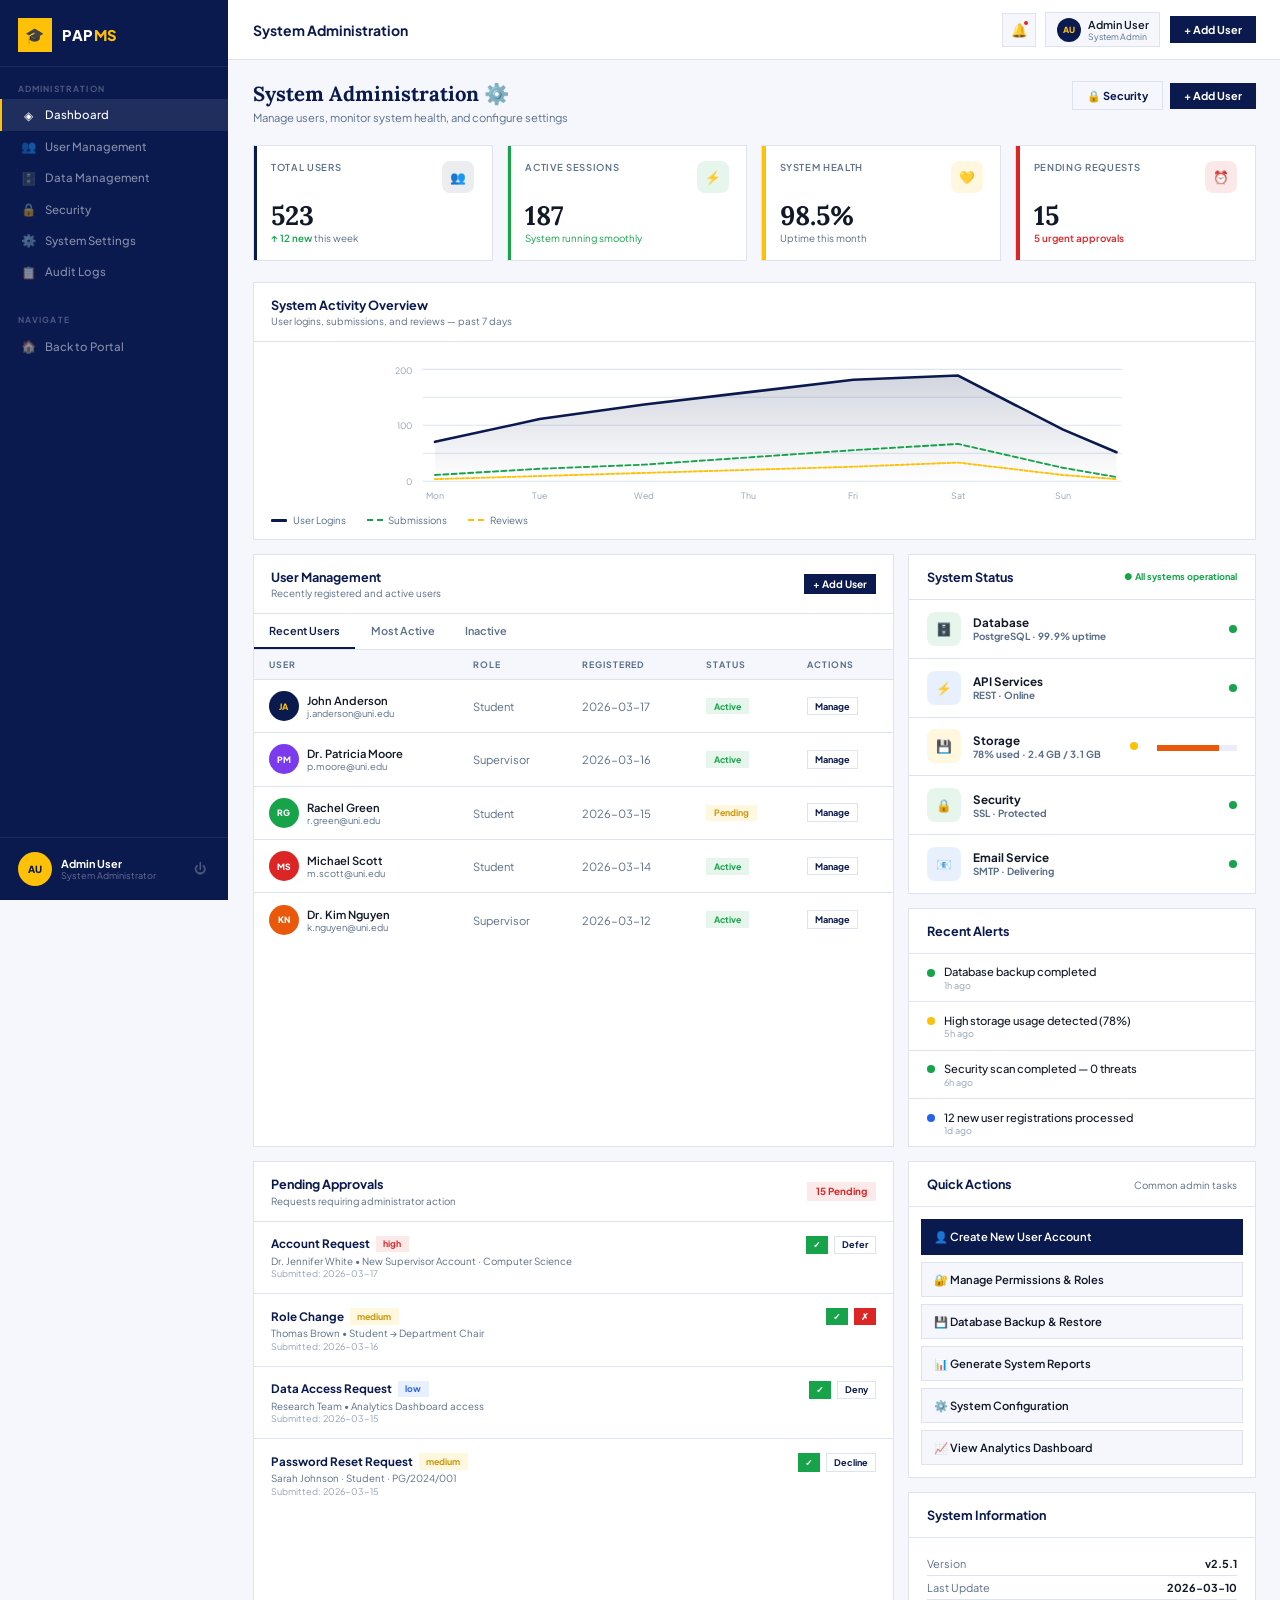
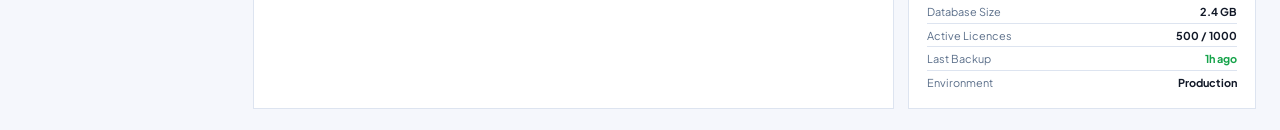
==== admin.html @ 1c10cd82 "first commit" ====
<!DOCTYPE html>
<html lang="en">
<head>
<meta charset="UTF-8"/>
<meta name="viewport" content="width=device-width,initial-scale=1.0"/>
<title>System Administration — PAPMS</title>
<link href="https://fonts.googleapis.com/css2?family=Plus+Jakarta+Sans:ital,wght@0,300;0,400;0,500;0,600;0,700;0,800;1,400&family=Lora:ital,wght@0,400;0,600;0,700;1,400&display=swap" rel="stylesheet"/>
<style>
*,*::before,*::after{box-sizing:border-box;margin:0;padding:0}
:root{--navy:#0A194E;--navy-light:#1a3580;--amber:#FFC107;--amber-dim:rgba(255,193,7,.13);--amber-dark:#c9960a;--white:#fff;--off:#F5F7FC;--off2:#EBEEf8;--text:#111827;--muted:#5B6F8A;--soft:#94A3B8;--border:#DDE4F0;--green:#16A34A;--green-dim:rgba(22,163,74,.1);--red:#DC2626;--red-dim:rgba(220,38,38,.1);--blue:#2563EB;--blue-dim:rgba(37,99,235,.1);--orange:#EA580C;--orange-dim:rgba(234,88,12,.1);--sidebar:228px;--topbar:60px}
html{font-size:14px}
body{font-family:'Plus Jakarta Sans',sans-serif;background:var(--off);color:var(--text);display:flex;min-height:100vh}
.sidebar{width:var(--sidebar);background:var(--navy);display:flex;flex-direction:column;position:fixed;top:0;left:0;height:100vh;z-index:100;overflow-y:auto}
.sidebar-logo{display:flex;align-items:center;gap:.75rem;padding:1.25rem 1.25rem 1rem;border-bottom:1px solid rgba(255,255,255,.07)}
.logo-mark{width:34px;height:34px;background:var(--amber);display:flex;align-items:center;justify-content:center;font-size:1.1rem;flex-shrink:0}
.logo-text{font-size:1.05rem;font-weight:800;color:#fff;letter-spacing:.04em}.logo-text span{color:var(--amber)}
.nav-section{padding:.75rem 0}
.nav-section-title{font-size:.6rem;font-weight:700;letter-spacing:.14em;text-transform:uppercase;color:rgba(255,255,255,.28);padding:.4rem 1.25rem;display:block}
.nav-link{display:flex;align-items:center;gap:.6rem;padding:.55rem 1.25rem;color:rgba(255,255,255,.5);font-size:.82rem;font-weight:500;cursor:pointer;transition:all .18s;border-left:2.5px solid transparent;text-decoration:none}
.nav-link:hover{color:#fff;background:rgba(255,255,255,.06)}
.nav-link.active{color:#fff;background:rgba(255,255,255,.09);border-left-color:var(--amber)}
.nav-link .ni{width:17px;text-align:center;font-size:.88rem;flex-shrink:0}
.nav-badge{margin-left:auto;background:var(--red);color:#fff;font-size:.58rem;font-weight:700;padding:.1rem .38rem;border-radius:20px}
.nav-badge.warn{background:var(--amber);color:var(--navy)}
.sidebar-footer{margin-top:auto;padding:1rem 1.25rem;border-top:1px solid rgba(255,255,255,.07)}
.user-mini{display:flex;align-items:center;gap:.65rem}
.user-av{width:34px;height:34px;border-radius:50%;background:var(--amber);color:var(--navy);display:flex;align-items:center;justify-content:center;font-size:.7rem;font-weight:800;flex-shrink:0}
.user-mini-name{font-size:.78rem;font-weight:700;color:#fff}
.user-mini-role{font-size:.65rem;color:rgba(255,255,255,.38)}
.logout-btn{margin-left:auto;background:none;border:none;color:rgba(255,255,255,.28);font-size:.9rem;cursor:pointer;padding:.25rem}
.logout-btn:hover{color:var(--red)}
.main{margin-left:var(--sidebar);flex:1;display:flex;flex-direction:column}
.topbar{height:var(--topbar);background:#fff;border-bottom:1px solid var(--border);display:flex;align-items:center;gap:1rem;padding:0 1.75rem;position:sticky;top:0;z-index:50}
.topbar-right{display:flex;align-items:center;gap:.65rem;margin-left:auto}
.tb-notif{position:relative;width:34px;height:34px;border:1px solid var(--border);background:var(--off);display:flex;align-items:center;justify-content:center;cursor:pointer;font-size:.95rem}
.tb-notif-dot{position:absolute;top:6px;right:6px;width:6px;height:6px;background:var(--red);border-radius:50%;border:1.5px solid #fff}
.tb-pill{display:flex;align-items:center;gap:.5rem;background:var(--off);border:1px solid var(--border);padding:.3rem .75rem;cursor:pointer}
.tb-av{width:24px;height:24px;border-radius:50%;background:var(--navy);color:var(--amber);display:flex;align-items:center;justify-content:center;font-size:.6rem;font-weight:800}
.tb-name{font-size:.78rem;font-weight:600}
.tb-role{font-size:.62rem;color:var(--muted)}
.btn{display:inline-flex;align-items:center;gap:.4rem;padding:.48rem 1rem;font-family:inherit;font-size:.78rem;font-weight:700;cursor:pointer;border:none;transition:all .2s;white-space:nowrap}
.btn-navy{background:var(--navy);color:#fff}.btn-navy:hover{background:var(--navy-light)}
.btn-green{background:var(--green);color:#fff}.btn-green:hover{background:#15803d}
.btn-amber{background:var(--amber);color:var(--navy)}.btn-amber:hover{background:#e6ad00}
.btn-red{background:var(--red);color:#fff}
.btn-outline{background:transparent;color:var(--navy);border:1.5px solid var(--border)}.btn-outline:hover{border-color:var(--navy);background:rgba(10,25,78,.04)}
.btn-sm{padding:.3rem .65rem;font-size:.72rem}
.btn-xs{padding:.2rem .5rem;font-size:.65rem}
.content{padding:1.5rem 1.75rem;flex:1}
.section-view{display:none}
.section-view.active{display:block;animation:fadeUp .3s ease}
@keyframes fadeUp{from{opacity:0;transform:translateY(8px)}to{opacity:1;transform:translateY(0)}}
.page-hdr{display:flex;align-items:flex-start;justify-content:space-between;margin-bottom:1.5rem;gap:1rem;flex-wrap:wrap}
.page-hdr h2{font-family:'Lora',serif;font-size:1.45rem;font-weight:700;color:var(--navy)}
.page-hdr p{font-size:.8rem;color:var(--muted);margin-top:.2rem}
.page-hdr-actions{display:flex;gap:.5rem;flex-wrap:wrap;align-items:center}
.stat-grid{display:grid;grid-template-columns:repeat(4,1fr);gap:1rem;margin-bottom:1.5rem}
.stat-card{background:#fff;border:1px solid var(--border);padding:1.1rem 1.25rem;position:relative;overflow:hidden}
.stat-card::after{content:'';position:absolute;top:0;left:0;bottom:0;width:3.5px}
.s-navy::after{background:var(--navy)}.s-green::after{background:var(--green)}.s-amber::after{background:var(--amber)}.s-red::after{background:var(--red)}.s-blue::after{background:var(--blue)}
.stat-head{display:flex;justify-content:space-between;align-items:flex-start;margin-bottom:.65rem}
.stat-lbl{font-size:.68rem;font-weight:600;text-transform:uppercase;letter-spacing:.07em;color:var(--muted)}
.stat-ico{width:32px;height:32px;border-radius:8px;display:flex;align-items:center;justify-content:center;font-size:.9rem}
.ico-navy{background:rgba(10,25,78,.08)}.ico-green{background:var(--green-dim)}.ico-amber{background:var(--amber-dim)}.ico-red{background:var(--red-dim)}.ico-blue{background:var(--blue-dim)}
.stat-val{font-family:'Lora',serif;font-size:1.9rem;font-weight:700;color:var(--text);line-height:1;margin-bottom:.25rem}
.stat-sub{font-size:.7rem;color:var(--muted)}
.up{color:var(--green);font-weight:600}.dn{color:var(--red);font-weight:600}
.card{background:#fff;border:1px solid var(--border)}
.card-hdr{padding:1rem 1.25rem;border-bottom:1px solid var(--border);display:flex;align-items:center;justify-content:space-between;gap:.75rem;flex-wrap:wrap}
.card-hdr-left{flex:1}
.card-title{font-size:.9rem;font-weight:700;color:var(--navy)}
.card-sub{font-size:.7rem;color:var(--muted);margin-top:.15rem}
.card-body{padding:1.25rem}
.grid-2{display:grid;grid-template-columns:1fr 1fr;gap:1rem}
.grid-65-35{display:grid;grid-template-columns:1.85fr 1fr;gap:1rem}
.grid-60-40{display:grid;grid-template-columns:3fr 2fr;gap:1rem}
.tbl-wrap{overflow-x:auto}
table{width:100%;border-collapse:collapse}
thead th{padding:.65rem 1.1rem;font-size:.63rem;font-weight:700;letter-spacing:.1em;text-transform:uppercase;color:var(--muted);text-align:left;background:var(--off);border-bottom:1px solid var(--border);white-space:nowrap}
tbody td{padding:.8rem 1.1rem;font-size:.8rem;border-bottom:1px solid var(--border);vertical-align:middle}
tbody tr:hover td{background:rgba(10,25,78,.018)}
tbody tr:last-child td{border-bottom:none}
.td-bold{font-weight:600}.td-muted{color:var(--muted)}
.pill{display:inline-flex;align-items:center;gap:.3rem;font-size:.63rem;font-weight:700;padding:.2rem .55rem}
.pill-green{background:var(--green-dim);color:var(--green)}.pill-red{background:var(--red-dim);color:var(--red)}.pill-amber{background:var(--amber-dim);color:var(--amber-dark)}.pill-blue{background:var(--blue-dim);color:var(--blue)}.pill-orange{background:var(--orange-dim);color:var(--orange)}.pill-navy{background:rgba(10,25,78,.1);color:var(--navy)}.pill-gray{background:var(--off2);color:var(--muted)}
.av{width:30px;height:30px;border-radius:50%;display:flex;align-items:center;justify-content:center;font-size:.62rem;font-weight:800;flex-shrink:0}
.tabs{display:flex;border-bottom:1px solid var(--border);overflow-x:auto}
.tab-btn{padding:.7rem 1.1rem;font-size:.78rem;font-weight:600;color:var(--muted);cursor:pointer;border-bottom:2.5px solid transparent;transition:all .18s;white-space:nowrap;background:none;border-top:none;border-left:none;border-right:none;font-family:inherit}
.tab-btn:hover{color:var(--navy)}
.tab-btn.active{color:var(--navy);border-bottom-color:var(--navy)}
.tab-panel{display:none}
.tab-panel.active{display:block}
.modal-overlay{position:fixed;inset:0;background:rgba(6,15,48,.55);z-index:200;display:none;align-items:center;justify-content:center;padding:1rem}
.modal-overlay.open{display:flex}
.modal{background:#fff;width:100%;max-width:500px;max-height:90vh;overflow-y:auto;box-shadow:0 24px 64px rgba(0,0,0,.2)}
.modal-hdr{display:flex;align-items:center;justify-content:space-between;padding:1.1rem 1.25rem;border-bottom:1px solid var(--border)}
.modal-title{font-size:.95rem;font-weight:700;color:var(--navy)}
.modal-close{background:none;border:none;font-size:1.1rem;cursor:pointer;color:var(--muted)}
.modal-body{padding:1.25rem}
.modal-footer{padding:1rem 1.25rem;border-top:1px solid var(--border);display:flex;justify-content:flex-end;gap:.5rem}
.form-group{margin-bottom:1rem}
.form-label{display:block;font-size:.68rem;font-weight:700;letter-spacing:.08em;text-transform:uppercase;color:var(--muted);margin-bottom:.35rem}
.form-control{width:100%;background:var(--off);border:1.5px solid var(--border);padding:.65rem .9rem;font-family:inherit;font-size:.82rem;color:var(--text);outline:none;transition:border-color .2s}
.form-control:focus{border-color:var(--navy);background:#fff}
.form-control::placeholder{color:var(--soft)}
textarea.form-control{resize:vertical;min-height:80px}
select.form-control{appearance:none;cursor:pointer}
.form-row{display:grid;grid-template-columns:1fr 1fr;gap:.75rem}
.toast{position:fixed;bottom:1.5rem;right:1.5rem;background:var(--navy);color:#fff;border-left:4px solid var(--amber);padding:.8rem 1.25rem;font-size:.8rem;font-weight:500;z-index:999;opacity:0;transform:translateY(12px);transition:all .35s;pointer-events:none;max-width:320px}
.toast.show{opacity:1;transform:translateY(0)}
/* Status dot */
.status-dot{width:8px;height:8px;border-radius:50%;display:inline-block;flex-shrink:0}
.sd-green{background:var(--green)}.sd-amber{background:var(--amber)}.sd-red{background:var(--red)}.sd-blue{background:var(--blue)}
/* System status items */
.sys-item{display:flex;align-items:center;gap:.85rem;padding:.85rem 1.25rem;border-bottom:1px solid var(--border)}
.sys-item:last-child{border-bottom:none}
.sys-ico{width:34px;height:34px;border-radius:8px;display:flex;align-items:center;justify-content:center;font-size:.9rem;flex-shrink:0}
.sys-name{font-size:.83rem;font-weight:700;flex:1}
.sys-detail{font-size:.7rem;color:var(--muted)}
/* Alert items */
.alert-item{display:flex;align-items:flex-start;gap:.65rem;padding:.75rem 1.25rem;border-bottom:1px solid var(--border)}
.alert-item:last-child{border-bottom:none}
.alert-dot{width:8px;height:8px;border-radius:50%;flex-shrink:0;margin-top:.3rem}
.alert-text{font-size:.8rem;color:var(--text);font-weight:500}
.alert-time{font-size:.65rem;color:var(--soft);margin-top:.1rem}
/* Approval item */
.approval-item{display:flex;align-items:flex-start;gap:1rem;padding:1rem 1.25rem;border-bottom:1px solid var(--border);transition:background .2s}
.approval-item:hover{background:var(--off)}
.approval-item:last-child{border-bottom:none}
.approval-info{flex:1}
.approval-title{font-size:.83rem;font-weight:700;color:var(--navy);display:flex;align-items:center;gap:.4rem;flex-wrap:wrap}
.approval-meta{font-size:.7rem;color:var(--muted);margin-top:.18rem}
.approval-date{font-size:.65rem;color:var(--soft);margin-top:.1rem}
/* Quick action buttons */
.qa-row{display:flex;flex-direction:column;gap:.5rem;padding:.85rem}
.qa-btn{display:flex;align-items:center;gap:.75rem;padding:.65rem .85rem;background:var(--off);border:1.5px solid var(--border);color:var(--text);font-family:inherit;font-size:.8rem;font-weight:600;cursor:pointer;transition:all .2s;text-align:left}
.qa-btn:hover{background:rgba(10,25,78,.05);border-color:var(--navy);color:var(--navy)}
.qa-btn.navy{background:var(--navy);color:#fff;border-color:var(--navy)}
.qa-btn.navy:hover{background:var(--navy-light)}
/* Sysinfo */
.sysinfo{padding:1rem 1.25rem}
.sysinfo-row{display:flex;justify-content:space-between;align-items:center;padding:.35rem 0;border-bottom:1px solid var(--border);font-size:.78rem}
.sysinfo-row:last-child{border-bottom:none}
.sysinfo-key{color:var(--muted)}
.sysinfo-val{font-weight:700;color:var(--text)}
/* Usage bar */
.usage-bar{height:6px;background:var(--off2);overflow:hidden;margin-top:.25rem}
.usage-fill{height:100%}
svg.chart{overflow:visible;width:100%}
::-webkit-scrollbar{width:5px;height:5px}
::-webkit-scrollbar-thumb{background:var(--off2);border-radius:10px}
</style>
</head>
<body>
 
<aside class="sidebar">
  <div class="sidebar-logo"><div class="logo-mark">🎓</div><div class="logo-text">PAP<span>MS</span></div></div>
  <nav class="nav-section">
    <span class="nav-section-title">Administration</span>
    <a class="nav-link active" onclick="nav(this,'dashboard')"><span class="ni">◈</span> Dashboard</a>
    <a class="nav-link" onclick="nav(this,'users')"><span class="ni">👥</span> User Management</a>
    <a class="nav-link" onclick="nav(this,'data')"><span class="ni">🗄️</span> Data Management</a>
    <a class="nav-link" onclick="nav(this,'security')"><span class="ni">🔒</span> Security</a>
    <a class="nav-link" onclick="nav(this,'system')"><span class="ni">⚙️</span> System Settings</a>
    <a class="nav-link" onclick="nav(this,'logs')"><span class="ni">📋</span> Audit Logs</a>
  </nav>
  <nav class="nav-section">
    <span class="nav-section-title">Navigate</span>
    <a class="nav-link" href="login.html"><span class="ni">🏠</span> Back to Portal</a>
  </nav>
  <div class="sidebar-footer">
    <div class="user-mini">
      <div class="user-av">AU</div>
      <div><div class="user-mini-name">Admin User</div><div class="user-mini-role">System Administrator</div></div>
      <button class="logout-btn" onclick="window.location.href='login.html'">⏻</button>
    </div>
  </div>
</aside>
 
<div class="main">
  <header class="topbar">
    <div style="font-size:1rem;font-weight:700;color:var(--navy)" id="topbar-title">System Administration</div>
    <div class="topbar-right">
      <div class="tb-notif" onclick="showToast('3 system alerts pending')">🔔<span class="tb-notif-dot"></span></div>
      <div class="tb-pill"><div class="tb-av">AU</div><div><div class="tb-name">Admin User</div><div class="tb-role">System Admin</div></div></div>
      <button class="btn btn-navy" onclick="openModal('add-user-modal')">+ Add User</button>
    </div>
  </header>
 
  <main class="content">
 
    <!-- DASHBOARD -->
    <section class="section-view active" id="view-dashboard">
      <div class="page-hdr">
        <div><h2>System Administration ⚙️</h2><p>Manage users, monitor system health, and configure settings</p></div>
        <div class="page-hdr-actions">
          <button class="btn btn-outline" onclick="nav(document.querySelectorAll('.nav-link')[3],'security')">🔒 Security</button>
          <button class="btn btn-navy" onclick="openModal('add-user-modal')">+ Add User</button>
        </div>
      </div>
 
      <div class="stat-grid">
        <div class="stat-card s-navy"><div class="stat-head"><span class="stat-lbl">Total Users</span><div class="stat-ico ico-navy">👥</div></div><div class="stat-val">523</div><div class="stat-sub"><span class="up">↑ 12 new</span> this week</div></div>
        <div class="stat-card s-green"><div class="stat-head"><span class="stat-lbl">Active Sessions</span><div class="stat-ico ico-green">⚡</div></div><div class="stat-val">187</div><div class="stat-sub" style="color:var(--green)">System running smoothly</div></div>
        <div class="stat-card s-amber"><div class="stat-head"><span class="stat-lbl">System Health</span><div class="stat-ico ico-amber">💛</div></div><div class="stat-val">98.5%</div><div class="stat-sub">Uptime this month</div></div>
        <div class="stat-card s-red"><div class="stat-head"><span class="stat-lbl">Pending Requests</span><div class="stat-ico ico-red">⏰</div></div><div class="stat-val">15</div><div class="stat-sub"><span class="dn">5 urgent approvals</span></div></div>
      </div>
 
      <!-- Activity chart (full-width) -->
      <div class="card" style="margin-bottom:1rem">
        <div class="card-hdr"><div class="card-hdr-left"><div class="card-title">System Activity Overview</div><div class="card-sub">User logins, submissions, and reviews — past 7 days</div></div></div>
        <div style="padding:1.25rem 1.25rem .5rem">
          <svg class="chart" viewBox="0 0 740 140" style="height:145px">
            <defs>
              <linearGradient id="ag1" x1="0" y1="0" x2="0" y2="1">
                <stop offset="0%" stop-color="#0A194E" stop-opacity=".18"/>
                <stop offset="100%" stop-color="#0A194E" stop-opacity="0"/>
              </linearGradient>
            </defs>
            <line x1="50" y1="10" x2="725" y2="10" stroke="#DDE4F0" stroke-width="1"/>
            <line x1="50" y1="37" x2="725" y2="37" stroke="#DDE4F0" stroke-width="1"/>
            <line x1="50" y1="64" x2="725" y2="64" stroke="#DDE4F0" stroke-width="1"/>
            <line x1="50" y1="91" x2="725" y2="91" stroke="#DDE4F0" stroke-width="1"/>
            <line x1="50" y1="118" x2="725" y2="118" stroke="#DDE4F0" stroke-width="1"/>
            <text x="40" y="14" font-size="8.5" fill="#94A3B8" text-anchor="end">200</text>
            <text x="40" y="68" font-size="8.5" fill="#94A3B8" text-anchor="end">100</text>
            <text x="40" y="122" font-size="8.5" fill="#94A3B8" text-anchor="end">0</text>
            <!-- Logins area -->
            <path d="M62,80 L163,58 L264,44 L365,32 L466,20 L567,16 L668,68 L720,90 L720,118 L62,118Z" fill="url(#ag1)"/>
            <polyline points="62,80 163,58 264,44 365,32 466,20 567,16 668,68 720,90" fill="none" stroke="#0A194E" stroke-width="2.5" stroke-linecap="round"/>
            <!-- Submissions line -->
            <polyline points="62,112 163,106 264,102 365,95 466,88 567,82 668,105 720,114" fill="none" stroke="#16A34A" stroke-width="1.8" stroke-linecap="round" stroke-dasharray="5,3"/>
            <!-- Reviews line -->
            <polyline points="62,116 163,113 264,110 365,107 466,104 567,100 668,112 720,116" fill="none" stroke="#FFC107" stroke-width="1.8" stroke-linecap="round" stroke-dasharray="3,2"/>
            <!-- X labels -->
            <text x="62" y="135" font-size="8.5" fill="#94A3B8" text-anchor="middle">Mon</text>
            <text x="163" y="135" font-size="8.5" fill="#94A3B8" text-anchor="middle">Tue</text>
            <text x="264" y="135" font-size="8.5" fill="#94A3B8" text-anchor="middle">Wed</text>
            <text x="365" y="135" font-size="8.5" fill="#94A3B8" text-anchor="middle">Thu</text>
            <text x="466" y="135" font-size="8.5" fill="#94A3B8" text-anchor="middle">Fri</text>
            <text x="567" y="135" font-size="8.5" fill="#94A3B8" text-anchor="middle">Sat</text>
            <text x="668" y="135" font-size="8.5" fill="#94A3B8" text-anchor="middle">Sun</text>
          </svg>
        </div>
        <div style="display:flex;gap:1.5rem;padding:0 1.25rem .9rem;flex-wrap:wrap">
          <div style="display:flex;align-items:center;gap:.4rem;font-size:.7rem;color:var(--muted)"><div style="width:16px;height:2.5px;background:var(--navy);border-radius:1px"></div>User Logins</div>
          <div style="display:flex;align-items:center;gap:.4rem;font-size:.7rem;color:var(--muted)"><div style="width:16px;height:2px;border-top:2px dashed var(--green)"></div>Submissions</div>
          <div style="display:flex;align-items:center;gap:.4rem;font-size:.7rem;color:var(--muted)"><div style="width:16px;height:2px;border-top:2px dashed var(--amber)"></div>Reviews</div>
        </div>
      </div>
 
      <!-- User management + System Status -->
      <div class="grid-65-35" style="margin-bottom:1rem">
        <div class="card">
          <div class="card-hdr">
            <div class="card-hdr-left"><div class="card-title">User Management</div><div class="card-sub">Recently registered and active users</div></div>
            <button class="btn btn-navy btn-sm" onclick="openModal('add-user-modal')">+ Add User</button>
          </div>
          <div class="tabs" id="usr-tabs">
            <button class="tab-btn active" onclick="switchTab('usr-tabs','ut-recent',this)">Recent Users</button>
            <button class="tab-btn" onclick="switchTab('usr-tabs','ut-active',this)">Most Active</button>
            <button class="tab-btn" onclick="switchTab('usr-tabs','ut-inactive',this)">Inactive</button>
          </div>
          <div id="ut-recent" class="tab-panel active tbl-wrap">
            <table>
              <thead><tr><th>User</th><th>Role</th><th>Registered</th><th>Status</th><th>Actions</th></tr></thead>
              <tbody>
                <tr><td><div style="display:flex;align-items:center;gap:.55rem"><div class="av" style="background:#0A194E;color:var(--amber)">JA</div><div><div class="td-bold">John Anderson</div><div class="td-muted" style="font-size:.67rem">j.anderson@uni.edu</div></div></div></td><td class="td-muted">Student</td><td class="td-muted">2026-03-17</td><td><span class="pill pill-green">Active</span></td><td><button class="btn btn-outline btn-xs" onclick="openModal('user-detail-modal')">Manage</button></td></tr>
                <tr><td><div style="display:flex;align-items:center;gap:.55rem"><div class="av" style="background:#7C3AED;color:#fff">PM</div><div><div class="td-bold">Dr. Patricia Moore</div><div class="td-muted" style="font-size:.67rem">p.moore@uni.edu</div></div></div></td><td class="td-muted">Supervisor</td><td class="td-muted">2026-03-16</td><td><span class="pill pill-green">Active</span></td><td><button class="btn btn-outline btn-xs" onclick="openModal('user-detail-modal')">Manage</button></td></tr>
                <tr><td><div style="display:flex;align-items:center;gap:.55rem"><div class="av" style="background:#16A34A;color:#fff">RG</div><div><div class="td-bold">Rachel Green</div><div class="td-muted" style="font-size:.67rem">r.green@uni.edu</div></div></div></td><td class="td-muted">Student</td><td class="td-muted">2026-03-15</td><td><span class="pill pill-amber">Pending</span></td><td><button class="btn btn-outline btn-xs" onclick="openModal('user-detail-modal')">Manage</button></td></tr>
                <tr><td><div style="display:flex;align-items:center;gap:.55rem"><div class="av" style="background:#DC2626;color:#fff">MS</div><div><div class="td-bold">Michael Scott</div><div class="td-muted" style="font-size:.67rem">m.scott@uni.edu</div></div></div></td><td class="td-muted">Student</td><td class="td-muted">2026-03-14</td><td><span class="pill pill-green">Active</span></td><td><button class="btn btn-outline btn-xs" onclick="openModal('user-detail-modal')">Manage</button></td></tr>
                <tr><td><div style="display:flex;align-items:center;gap:.55rem"><div class="av" style="background:#EA580C;color:#fff">KN</div><div><div class="td-bold">Dr. Kim Nguyen</div><div class="td-muted" style="font-size:.67rem">k.nguyen@uni.edu</div></div></div></td><td class="td-muted">Supervisor</td><td class="td-muted">2026-03-12</td><td><span class="pill pill-green">Active</span></td><td><button class="btn btn-outline btn-xs" onclick="openModal('user-detail-modal')">Manage</button></td></tr>
              </tbody>
            </table>
          </div>
          <div id="ut-active" class="tab-panel tbl-wrap">
            <table>
              <thead><tr><th>User</th><th>Role</th><th>Sessions (30d)</th><th>Last Login</th><th>Status</th></tr></thead>
              <tbody>
                <tr><td class="td-bold">Sarah Johnson</td><td class="td-muted">Student</td><td style="font-weight:700;color:var(--navy)">42</td><td class="td-muted">Today 09:14</td><td><span class="pill pill-green">Active</span></td></tr>
                <tr><td class="td-bold">Dr. Michael Chen</td><td class="td-muted">Supervisor</td><td style="font-weight:700;color:var(--navy)">38</td><td class="td-muted">Today 08:51</td><td><span class="pill pill-green">Active</span></td></tr>
                <tr><td class="td-bold">David Lee</td><td class="td-muted">Student</td><td style="font-weight:700;color:var(--navy)">35</td><td class="td-muted">Today 10:02</td><td><span class="pill pill-green">Active</span></td></tr>
              </tbody>
            </table>
          </div>
          <div id="ut-inactive" class="tab-panel tbl-wrap">
            <table>
              <thead><tr><th>User</th><th>Role</th><th>Last Login</th><th>Days Inactive</th><th>Action</th></tr></thead>
              <tbody>
                <tr><td class="td-bold">Chris Taylor</td><td class="td-muted">Student</td><td class="td-muted">2026-02-10</td><td style="color:var(--red);font-weight:700">37 days</td><td><button class="btn btn-outline btn-xs" onclick="showToast('Reminder sent to Chris Taylor')">Send Reminder</button></td></tr>
                <tr><td class="td-bold">Dr. Alan Park</td><td class="td-muted">Supervisor</td><td class="td-muted">2026-02-01</td><td style="color:var(--red);font-weight:700">46 days</td><td><button class="btn btn-outline btn-xs" onclick="showToast('Reminder sent to Dr. Park')">Send Reminder</button></td></tr>
              </tbody>
            </table>
          </div>
        </div>
 
        <!-- System status + Alerts -->
        <div style="display:flex;flex-direction:column;gap:1rem">
          <div class="card">
            <div class="card-hdr"><div class="card-title">System Status</div><div style="font-size:.65rem;color:var(--green);font-weight:700">● All systems operational</div></div>
            <div class="sys-item"><div class="sys-ico" style="background:var(--green-dim)">🗄️</div><div class="sys-name">Database<div class="sys-detail">PostgreSQL · 99.9% uptime</div></div><span class="status-dot sd-green"></span></div>
            <div class="sys-item"><div class="sys-ico" style="background:var(--blue-dim)">⚡</div><div class="sys-name">API Services<div class="sys-detail">REST · Online</div></div><span class="status-dot sd-green"></span></div>
            <div class="sys-item"><div class="sys-ico" style="background:var(--amber-dim)">💾</div><div class="sys-name">Storage<div class="sys-detail">78% used · 2.4 GB / 3.1 GB</div></div><span class="status-dot sd-amber"></span><div style="width:80px;margin-left:.5rem"><div class="usage-bar"><div class="usage-fill" style="width:78%;background:var(--orange)"></div></div></div></div>
            <div class="sys-item"><div class="sys-ico" style="background:var(--green-dim)">🔒</div><div class="sys-name">Security<div class="sys-detail">SSL · Protected</div></div><span class="status-dot sd-green"></span></div>
            <div class="sys-item"><div class="sys-ico" style="background:var(--blue-dim)">📧</div><div class="sys-name">Email Service<div class="sys-detail">SMTP · Delivering</div></div><span class="status-dot sd-green"></span></div>
          </div>
          <div class="card">
            <div class="card-hdr"><div class="card-title">Recent Alerts</div></div>
            <div class="alert-item"><div class="alert-dot sd-green"></div><div><div class="alert-text">Database backup completed</div><div class="alert-time">1h ago</div></div></div>
            <div class="alert-item"><div class="alert-dot sd-amber"></div><div><div class="alert-text">High storage usage detected (78%)</div><div class="alert-time">5h ago</div></div></div>
            <div class="alert-item"><div class="alert-dot sd-green"></div><div><div class="alert-text">Security scan completed — 0 threats</div><div class="alert-time">6h ago</div></div></div>
            <div class="alert-item"><div class="alert-dot sd-blue"></div><div><div class="alert-text">12 new user registrations processed</div><div class="alert-time">1d ago</div></div></div>
          </div>
        </div>
      </div>
 
      <!-- Pending approvals + Quick actions -->
      <div class="grid-65-35">
        <div class="card">
          <div class="card-hdr"><div class="card-hdr-left"><div class="card-title">Pending Approvals</div><div class="card-sub">Requests requiring administrator action</div></div><span class="pill pill-red" style="padding:.28rem .65rem;font-size:.7rem">15 Pending</span></div>
          <div class="approval-item">
            <div class="approval-info"><div class="approval-title">Account Request <span class="pill pill-red">high</span></div><div class="approval-meta">Dr. Jennifer White • New Supervisor Account · Computer Science</div><div class="approval-date">Submitted: 2026-03-17</div></div>
            <div style="display:flex;gap:.4rem;flex-shrink:0"><button class="btn btn-green btn-xs" onclick="showToast('Account approved — welcome email sent')">✓</button><button class="btn btn-outline btn-xs" onclick="showToast('Request deferred')">Defer</button></div>
          </div>
          <div class="approval-item">
            <div class="approval-info"><div class="approval-title">Role Change <span class="pill pill-amber">medium</span></div><div class="approval-meta">Thomas Brown • Student → Department Chair</div><div class="approval-date">Submitted: 2026-03-16</div></div>
            <div style="display:flex;gap:.4rem;flex-shrink:0"><button class="btn btn-green btn-xs" onclick="showToast('Role change approved')">✓</button><button class="btn btn-red btn-xs" onclick="showToast('Role change denied')">✗</button></div>
          </div>
          <div class="approval-item">
            <div class="approval-info"><div class="approval-title">Data Access Request <span class="pill pill-blue">low</span></div><div class="approval-meta">Research Team • Analytics Dashboard access</div><div class="approval-date">Submitted: 2026-03-15</div></div>
            <div style="display:flex;gap:.4rem;flex-shrink:0"><button class="btn btn-green btn-xs" onclick="showToast('Access granted')">✓</button><button class="btn btn-outline btn-xs">Deny</button></div>
          </div>
          <div class="approval-item">
            <div class="approval-info"><div class="approval-title">Password Reset Request <span class="pill pill-amber">medium</span></div><div class="approval-meta">Sarah Johnson · Student · PG/2024/001</div><div class="approval-date">Submitted: 2026-03-15</div></div>
            <div style="display:flex;gap:.4rem;flex-shrink:0"><button class="btn btn-green btn-xs" onclick="showToast('Password reset link sent')">✓</button><button class="btn btn-outline btn-xs">Decline</button></div>
          </div>
        </div>
 
        <div style="display:flex;flex-direction:column;gap:1rem">
          <div class="card">
            <div class="card-hdr"><div class="card-title">Quick Actions</div><div class="card-sub" style="font-size:.7rem;color:var(--muted)">Common admin tasks</div></div>
            <div class="qa-row">
              <button class="qa-btn navy" onclick="openModal('add-user-modal')">👤 Create New User Account</button>
              <button class="qa-btn" onclick="openModal('perms-modal')">🔐 Manage Permissions & Roles</button>
              <button class="qa-btn" onclick="showToast('Database backup initiated…')">💾 Database Backup & Restore</button>
              <button class="qa-btn" onclick="showToast('System report generated')">📊 Generate System Reports</button>
              <button class="qa-btn" onclick="nav(document.querySelectorAll('.nav-link')[4],'system')">⚙️ System Configuration</button>
              <button class="qa-btn" onclick="showToast('Analytics dashboard loading…')">📈 View Analytics Dashboard</button>
            </div>
          </div>
          <div class="card">
            <div class="card-hdr"><div class="card-title">System Information</div></div>
            <div class="sysinfo">
              <div class="sysinfo-row"><span class="sysinfo-key">Version</span><span class="sysinfo-val">v2.5.1</span></div>
              <div class="sysinfo-row"><span class="sysinfo-key">Last Update</span><span class="sysinfo-val">2026-03-10</span></div>
              <div class="sysinfo-row"><span class="sysinfo-key">Database Size</span><span class="sysinfo-val">2.4 GB</span></div>
              <div class="sysinfo-row"><span class="sysinfo-key">Active Licences</span><span class="sysinfo-val">500 / 1000</span></div>
              <div class="sysinfo-row"><span class="sysinfo-key">Last Backup</span><span class="sysinfo-val" style="color:var(--green)">1h ago</span></div>
              <div class="sysinfo-row"><span class="sysinfo-key">Environment</span><span class="sysinfo-val">Production</span></div>
            </div>
          </div>
        </div>
      </div>
    </section>
 
    <!-- USER MANAGEMENT -->
    <section class="section-view" id="view-users">
      <div class="page-hdr"><div><h2>User Management</h2><p>All registered users — 523 total</p></div><div class="page-hdr-actions"><button class="btn btn-navy" onclick="openModal('add-user-modal')">+ Add User</button><button class="btn btn-outline" onclick="showToast('User list exported')">⬇ Export</button></div></div>
      <div class="card" style="margin-bottom:1rem;padding:1rem 1.25rem;display:flex;gap:.65rem;flex-wrap:wrap;align-items:center">
        <select class="form-control" style="width:auto;padding:.38rem .75rem;font-size:.78rem"><option>All Roles</option><option>Student</option><option>Supervisor</option><option>Chair</option><option>Admin</option><option>Dean</option></select>
        <select class="form-control" style="width:auto;padding:.38rem .75rem;font-size:.78rem"><option>All Departments</option><option>Computer Science</option><option>Engineering</option><option>Mathematics</option><option>Physics</option></select>
        <select class="form-control" style="width:auto;padding:.38rem .75rem;font-size:.78rem"><option>All Status</option><option>Active</option><option>Pending</option><option>Suspended</option><option>Inactive</option></select>
        <input type="search" class="form-control" style="max-width:220px;padding:.38rem .75rem;font-size:.78rem" placeholder="🔍  Search users…"/>
        <button class="btn btn-navy btn-sm" style="margin-left:auto" onclick="showToast('Filters applied')">Apply Filters</button>
      </div>
      <div class="card">
        <div class="tbl-wrap">
          <table>
            <thead><tr><th>User</th><th>Role</th><th>Department</th><th>Status</th><th>Last Login</th><th>Sessions</th><th>Actions</th></tr></thead>
            <tbody>
              <tr><td><div style="display:flex;align-items:center;gap:.55rem"><div class="av" style="background:#0A194E;color:var(--amber)">SJ</div><div><div class="td-bold">Sarah Johnson</div><div class="td-muted" style="font-size:.67rem">s.j@uni.edu · ID: PG/2024/001</div></div></div></td><td class="td-muted">Student</td><td class="td-muted">Computer Science</td><td><span class="pill pill-green">Active</span></td><td class="td-muted">Today 09:14</td><td class="td-muted">42</td><td><button class="btn btn-outline btn-xs" onclick="openModal('user-detail-modal')">Manage</button> <button class="btn btn-outline btn-xs" onclick="showToast('Reset link sent')">Reset PW</button></td></tr>
              <tr><td><div style="display:flex;align-items:center;gap:.55rem"><div class="av" style="background:#7C3AED;color:#fff">MC</div><div><div class="td-bold">Dr. Michael Chen</div><div class="td-muted" style="font-size:.67rem">m.chen@uni.edu · ID: SUP/2018/004</div></div></div></td><td class="td-muted">Supervisor</td><td class="td-muted">Computer Science</td><td><span class="pill pill-green">Active</span></td><td class="td-muted">Today 08:51</td><td class="td-muted">38</td><td><button class="btn btn-outline btn-xs" onclick="openModal('user-detail-modal')">Manage</button> <button class="btn btn-outline btn-xs" onclick="showToast('Reset link sent')">Reset PW</button></td></tr>
              <tr><td><div style="display:flex;align-items:center;gap:.55rem"><div class="av" style="background:#16A34A;color:#fff">ER</div><div><div class="td-bold">Prof. Emily Rodriguez</div><div class="td-muted" style="font-size:.67rem">e.rodriguez@uni.edu · ID: CHR/2015/001</div></div></div></td><td class="td-muted">Chair</td><td class="td-muted">Computer Science</td><td><span class="pill pill-green">Active</span></td><td class="td-muted">2026-03-17</td><td class="td-muted">28</td><td><button class="btn btn-outline btn-xs" onclick="openModal('user-detail-modal')">Manage</button> <button class="btn btn-outline btn-xs">Reset PW</button></td></tr>
              <tr><td><div style="display:flex;align-items:center;gap:.55rem"><div class="av" style="background:#DC2626;color:#fff">RG</div><div><div class="td-bold">Rachel Green</div><div class="td-muted" style="font-size:.67rem">r.green@uni.edu · ID: PG/2025/044</div></div></div></td><td class="td-muted">Student</td><td class="td-muted">Mathematics</td><td><span class="pill pill-amber">Pending</span></td><td class="td-muted">Never</td><td class="td-muted">0</td><td><button class="btn btn-green btn-xs" onclick="showToast('Account activated')">Activate</button> <button class="btn btn-outline btn-xs">Delete</button></td></tr>
            </tbody>
          </table>
        </div>
      </div>
    </section>
 
    <!-- DATA MANAGEMENT -->
    <section class="section-view" id="view-data">
      <div class="page-hdr"><div><h2>Data Management</h2><p>Database administration and backup management</p></div></div>
      <div class="stat-grid">
        <div class="stat-card s-navy"><div class="stat-head"><span class="stat-lbl">Total Records</span><div class="stat-ico ico-navy">🗄️</div></div><div class="stat-val">24.7K</div></div>
        <div class="stat-card s-green"><div class="stat-head"><span class="stat-lbl">Last Backup</span><div class="stat-ico ico-green">💾</div></div><div class="stat-val">1h ago</div><div class="stat-sub" style="color:var(--green)">Automated · Successful</div></div>
        <div class="stat-card s-amber"><div class="stat-head"><span class="stat-lbl">Storage Used</span><div class="stat-ico ico-amber">📦</div></div><div class="stat-val">2.4 GB</div><div class="stat-sub">of 3.1 GB · 78%</div></div>
        <div class="stat-card s-red"><div class="stat-head"><span class="stat-lbl">Failed Imports</span><div class="stat-ico ico-red">⚠️</div></div><div class="stat-val">0</div><div class="stat-sub" style="color:var(--green)">All imports clean</div></div>
      </div>
      <div class="grid-2">
        <div class="card">
          <div class="card-hdr"><div class="card-title">Backup History</div><button class="btn btn-navy btn-sm" onclick="showToast('Manual backup initiated…')">▶ Run Backup Now</button></div>
          <div class="tbl-wrap">
            <table>
              <thead><tr><th>Backup Name</th><th>Type</th><th>Size</th><th>Status</th><th>Timestamp</th></tr></thead>
              <tbody>
                <tr><td class="td-bold">backup_20260319_0800</td><td class="td-muted">Automated</td><td class="td-muted">2.38 GB</td><td><span class="pill pill-green">Success</span></td><td class="td-muted">Today 08:00</td></tr>
                <tr><td class="td-bold">backup_20260318_0800</td><td class="td-muted">Automated</td><td class="td-muted">2.35 GB</td><td><span class="pill pill-green">Success</span></td><td class="td-muted">Yesterday 08:00</td></tr>
                <tr><td class="td-bold">backup_20260317_manual</td><td class="td-muted">Manual</td><td class="td-muted">2.31 GB</td><td><span class="pill pill-green">Success</span></td><td class="td-muted">17 Mar 14:22</td></tr>
                <tr><td class="td-bold">backup_20260316_0800</td><td class="td-muted">Automated</td><td class="td-muted">2.28 GB</td><td><span class="pill pill-green">Success</span></td><td class="td-muted">16 Mar 08:00</td></tr>
              </tbody>
            </table>
          </div>
        </div>
        <div class="card">
          <div class="card-hdr"><div class="card-title">Storage Breakdown</div></div>
          <div style="padding:1.25rem;display:flex;flex-direction:column;gap:.65rem">
            <div style="display:flex;justify-content:space-between;align-items:center;font-size:.82rem"><span>📄 Submission Documents</span><strong>1.1 GB</strong></div>
            <div class="usage-bar"><div class="usage-fill" style="width:45%;background:var(--navy)"></div></div>
            <div style="display:flex;justify-content:space-between;align-items:center;font-size:.82rem"><span>👤 User Data</span><strong>0.6 GB</strong></div>
            <div class="usage-bar"><div class="usage-fill" style="width:25%;background:var(--blue)"></div></div>
            <div style="display:flex;justify-content:space-between;align-items:center;font-size:.82rem"><span>📊 Reports & Analytics</span><strong>0.4 GB</strong></div>
            <div class="usage-bar"><div class="usage-fill" style="width:16%;background:var(--green)"></div></div>
            <div style="display:flex;justify-content:space-between;align-items:center;font-size:.82rem"><span>📝 Audit Logs</span><strong>0.3 GB</strong></div>
            <div class="usage-bar"><div class="usage-fill" style="width:12%;background:var(--amber)"></div></div>
            <hr style="border:none;border-top:1px solid var(--border)"/>
            <div style="display:flex;justify-content:space-between;font-size:.82rem"><span style="color:var(--muted)">Free Storage</span><strong style="color:var(--green)">0.7 GB remaining</strong></div>
          </div>
        </div>
      </div>
    </section>
 
    <!-- SECURITY -->
    <section class="section-view" id="view-security">
      <div class="page-hdr"><div><h2>Security</h2><p>Monitor threats, manage access control, and audit activity</p></div><button class="btn btn-navy" onclick="showToast('Security scan initiated…')">🔍 Run Scan</button></div>
      <div class="stat-grid">
        <div class="stat-card s-green"><div class="stat-head"><span class="stat-lbl">Threats Detected</span><div class="stat-ico ico-green">🛡️</div></div><div class="stat-val">0</div><div class="stat-sub" style="color:var(--green)">System secure</div></div>
        <div class="stat-card s-navy"><div class="stat-head"><span class="stat-lbl">Failed Logins (24h)</span><div class="stat-ico ico-navy">🔑</div></div><div class="stat-val">8</div><div class="stat-sub">Within normal range</div></div>
        <div class="stat-card s-amber"><div class="stat-head"><span class="stat-lbl">SSL Certificate</span><div class="stat-ico ico-amber">🔒</div></div><div class="stat-val">Valid</div><div class="stat-sub">Expires in 142 days</div></div>
        <div class="stat-card s-green"><div class="stat-head"><span class="stat-lbl">Last Scan</span><div class="stat-ico ico-green">⏱️</div></div><div class="stat-val">6h ago</div><div class="stat-sub" style="color:var(--green)">All clear</div></div>
      </div>
      <div class="grid-2">
        <div class="card">
          <div class="card-hdr"><div class="card-title">Login Attempt Log</div></div>
          <div class="tbl-wrap">
            <table>
              <thead><tr><th>User</th><th>IP Address</th><th>Result</th><th>Timestamp</th></tr></thead>
              <tbody>
                <tr><td class="td-bold">Sarah Johnson</td><td class="td-mono">196.201.xx.xx</td><td><span class="pill pill-green">Success</span></td><td class="td-muted">Today 09:14</td></tr>
                <tr><td class="td-bold">Unknown</td><td class="td-mono">185.220.xx.xx</td><td><span class="pill pill-red">Failed (3×)</span></td><td class="td-muted">Today 02:33</td></tr>
                <tr><td class="td-bold">Dr. Michael Chen</td><td class="td-mono">41.90.xx.xx</td><td><span class="pill pill-green">Success</span></td><td class="td-muted">Today 08:51</td></tr>
                <tr><td class="td-bold">Unknown</td><td class="td-mono">198.51.xx.xx</td><td><span class="pill pill-red">Failed (1×)</span></td><td class="td-muted">Yesterday 23:11</td></tr>
              </tbody>
            </table>
          </div>
        </div>
        <div class="card">
          <div class="card-hdr"><div class="card-title">Access Control Settings</div></div>
          <div style="padding:1.25rem;display:flex;flex-direction:column;gap:.65rem">
            <label style="display:flex;align-items:center;justify-content:space-between;gap:1rem;font-size:.82rem"><span>Two-Factor Authentication (all users)</span><input type="checkbox" checked/></label>
            <label style="display:flex;align-items:center;justify-content:space-between;gap:1rem;font-size:.82rem"><span>Force password reset every 90 days</span><input type="checkbox" checked/></label>
            <label style="display:flex;align-items:center;justify-content:space-between;gap:1rem;font-size:.82rem"><span>Block after 5 failed login attempts</span><input type="checkbox" checked/></label>
            <label style="display:flex;align-items:center;justify-content:space-between;gap:1rem;font-size:.82rem"><span>Session timeout after 60 min idle</span><input type="checkbox"/></label>
            <label style="display:flex;align-items:center;justify-content:space-between;gap:1rem;font-size:.82rem"><span>Log all admin actions</span><input type="checkbox" checked/></label>
            <label style="display:flex;align-items:center;justify-content:space-between;gap:1rem;font-size:.82rem"><span>IP allowlist (staff network only)</span><input type="checkbox"/></label>
            <button class="btn btn-navy" style="margin-top:.5rem" onclick="showToast('Security settings saved')">Save Settings</button>
          </div>
        </div>
      </div>
    </section>
 
    <!-- SYSTEM SETTINGS -->
    <section class="section-view" id="view-system">
      <div class="page-hdr"><div><h2>System Settings</h2><p>Global configuration for PAPMS</p></div></div>
      <div class="grid-65-35">
        <div style="display:flex;flex-direction:column;gap:1rem">
          <div class="card">
            <div class="card-hdr"><div class="card-title">General Settings</div></div>
            <div class="card-body">
              <div class="form-row"><div class="form-group"><label class="form-label">Institution Name</label><input class="form-control" value="University of Technology"/></div><div class="form-group"><label class="form-label">System Name</label><input class="form-control" value="PAPMS"/></div></div>
              <div class="form-row"><div class="form-group"><label class="form-label">Admin Email</label><input class="form-control" type="email" value="admin@uni.edu"/></div><div class="form-group"><label class="form-label">Support Email</label><input class="form-control" type="email" value="support@uni.edu"/></div></div>
              <div class="form-row"><div class="form-group"><label class="form-label">Max Users</label><input class="form-control" type="number" value="1000"/></div><div class="form-group"><label class="form-label">Backup Frequency</label><select class="form-control"><option>Every Hour</option><option>Every 6 Hours</option><option selected>Daily</option></select></div></div>
              <div class="form-group"><label class="form-label">Maintenance Window</label><input class="form-control" value="Sunday 02:00–04:00 UTC"/></div>
              <button class="btn btn-navy" onclick="showToast('System settings saved')">Save Settings</button>
            </div>
          </div>
          <div class="card">
            <div class="card-hdr"><div class="card-title">Email / Notification Templates</div></div>
            <div class="card-body">
              <div class="form-group"><label class="form-label">Welcome Email Subject</label><input class="form-control" value="Welcome to PAPMS — {institution_name}"/></div>
              <div class="form-group"><label class="form-label">Password Reset Subject</label><input class="form-control" value="Reset your PAPMS password"/></div>
              <div class="form-group"><label class="form-label">Submission Reminder Template</label><textarea class="form-control">Dear {student_name}, your submission for {submission_title} is due in {days_remaining} days. Please log in to PAPMS to submit your work.</textarea></div>
              <button class="btn btn-navy" onclick="showToast('Templates saved')">Save Templates</button>
            </div>
          </div>
        </div>
        <div style="display:flex;flex-direction:column;gap:1rem">
          <div class="card">
            <div class="card-hdr"><div class="card-title">Feature Flags</div></div>
            <div class="card-body" style="display:flex;flex-direction:column;gap:.6rem">
              <label style="display:flex;align-items:center;justify-content:space-between;gap:1rem;font-size:.82rem"><span>ERP Finance Integration</span><input type="checkbox" checked/></label>
              <label style="display:flex;align-items:center;justify-content:space-between;gap:1rem;font-size:.82rem"><span>Plagiarism Checker</span><input type="checkbox" checked/></label>
              <label style="display:flex;align-items:center;justify-content:space-between;gap:1rem;font-size:.82rem"><span>AI Feedback Suggestions</span><input type="checkbox"/></label>
              <label style="display:flex;align-items:center;justify-content:space-between;gap:1rem;font-size:.82rem"><span>Student Self-Enrollment</span><input type="checkbox" checked/></label>
              <label style="display:flex;align-items:center;justify-content:space-between;gap:1rem;font-size:.82rem"><span>Zoom Meeting Integration</span><input type="checkbox"/></label>
              <label style="display:flex;align-items:center;justify-content:space-between;gap:1rem;font-size:.82rem"><span>Public API Access</span><input type="checkbox"/></label>
              <button class="btn btn-navy" style="margin-top:.35rem" onclick="showToast('Feature flags updated')">Update Flags</button>
            </div>
          </div>
          <div class="card">
            <div class="card-hdr"><div class="card-title">Danger Zone</div></div>
            <div class="card-body" style="display:flex;flex-direction:column;gap:.65rem">
              <div style="background:var(--red-dim);border:1px solid rgba(220,38,38,.25);padding:.85rem">
                <div style="font-size:.78rem;font-weight:700;color:var(--red);margin-bottom:.35rem">⚠ Destructive Actions</div>
                <div style="font-size:.72rem;color:var(--muted);margin-bottom:.65rem">These actions cannot be undone. Proceed with caution.</div>
                <button class="btn btn-outline btn-sm" style="width:100%;justify-content:center;margin-bottom:.4rem;border-color:var(--red);color:var(--red)" onclick="showToast('Operation cancelled — safety check failed')">🗑 Purge Inactive Users</button>
                <button class="btn btn-outline btn-sm" style="width:100%;justify-content:center;border-color:var(--red);color:var(--red)" onclick="showToast('Operation cancelled — safety check failed')">⚠ Reset All Passwords</button>
              </div>
            </div>
          </div>
        </div>
      </div>
    </section>
 
    <!-- AUDIT LOGS -->
    <section class="section-view" id="view-logs">
      <div class="page-hdr"><div><h2>Audit Logs</h2><p>Complete system activity log — tamper-proof</p></div><button class="btn btn-outline" onclick="showToast('Logs exported as CSV')">⬇ Export CSV</button></div>
      <div class="card" style="margin-bottom:1rem;padding:1rem 1.25rem;display:flex;gap:.65rem;flex-wrap:wrap">
        <select class="form-control" style="width:auto;padding:.38rem .75rem;font-size:.78rem"><option>All Actions</option><option>Login</option><option>Logout</option><option>Create</option><option>Update</option><option>Delete</option><option>Approve</option></select>
        <select class="form-control" style="width:auto;padding:.38rem .75rem;font-size:.78rem"><option>All Users</option><option>Admin</option><option>Supervisor</option><option>Student</option></select>
        <input type="date" class="form-control" style="width:auto;padding:.38rem .75rem;font-size:.78rem"/>
        <input type="date" class="form-control" style="width:auto;padding:.38rem .75rem;font-size:.78rem"/>
      </div>
      <div class="card">
        <div class="tbl-wrap">
          <table>
            <thead><tr><th>Timestamp</th><th>User</th><th>Action</th><th>Resource</th><th>Details</th><th>IP Address</th></tr></thead>
            <tbody>
              <tr><td class="td-muted td-mono" style="font-size:.7rem">2026-03-19 10:14:22</td><td class="td-bold">Admin User</td><td><span class="pill pill-navy">UPDATE</span></td><td class="td-muted">User: Rachel Green</td><td class="td-muted">Status changed: Pending → Active</td><td class="td-mono td-muted">10.0.1.5</td></tr>
              <tr><td class="td-muted td-mono" style="font-size:.7rem">2026-03-19 10:02:11</td><td class="td-bold">Admin User</td><td><span class="pill pill-green">CREATE</span></td><td class="td-muted">User: Kim Nguyen</td><td class="td-muted">New supervisor account created</td><td class="td-mono td-muted">10.0.1.5</td></tr>
              <tr><td class="td-muted td-mono" style="font-size:.7rem">2026-03-19 09:14:08</td><td class="td-bold">Sarah Johnson</td><td><span class="pill pill-blue">LOGIN</span></td><td class="td-muted">Auth</td><td class="td-muted">Successful login via web</td><td class="td-mono td-muted">196.201.42.xx</td></tr>
              <tr><td class="td-muted td-mono" style="font-size:.7rem">2026-03-19 08:51:33</td><td class="td-bold">Dr. Michael Chen</td><td><span class="pill pill-blue">LOGIN</span></td><td class="td-muted">Auth</td><td class="td-muted">Successful login via web</td><td class="td-mono td-muted">41.90.11.xx</td></tr>
              <tr><td class="td-muted td-mono" style="font-size:.7rem">2026-03-19 02:33:01</td><td class="td-bold">Unknown</td><td><span class="pill pill-red">FAILED</span></td><td class="td-muted">Auth</td><td class="td-muted">3 failed login attempts — account locked</td><td class="td-mono td-muted">185.220.10.xx</td></tr>
              <tr><td class="td-muted td-mono" style="font-size:.7rem">2026-03-18 08:00:00</td><td class="td-bold">System</td><td><span class="pill pill-green">BACKUP</span></td><td class="td-muted">Database</td><td class="td-muted">Automated backup completed — 2.35 GB</td><td class="td-mono td-muted">Internal</td></tr>
            </tbody>
          </table>
        </div>
      </div>
    </section>
 
  </main>
</div>
 
<!-- MODALS -->
<div class="modal-overlay" id="add-user-modal">
  <div class="modal">
    <div class="modal-hdr"><div class="modal-title">Create New User Account</div><button class="modal-close" onclick="closeModal('add-user-modal')">✕</button></div>
    <div class="modal-body">
      <div class="form-row"><div class="form-group"><label class="form-label">First Name</label><input class="form-control" placeholder="e.g. Sarah"/></div><div class="form-group"><label class="form-label">Last Name</label><input class="form-control" placeholder="e.g. Johnson"/></div></div>
      <div class="form-group"><label class="form-label">Email Address</label><input class="form-control" type="email" placeholder="name@university.edu"/></div>
      <div class="form-row"><div class="form-group"><label class="form-label">Role</label><select class="form-control"><option>Student</option><option>Supervisor</option><option>Chair</option><option>Admin</option><option>Dean</option></select></div><div class="form-group"><label class="form-label">Department</label><select class="form-control"><option>Computer Science</option><option>Engineering</option><option>Mathematics</option><option>Physics</option><option>Chemistry</option></select></div></div>
      <div class="form-group"><label class="form-label">Student/Staff ID</label><input class="form-control" placeholder="e.g. PG/2026/001"/></div>
      <div class="form-group"><label class="form-label">Send Welcome Email?</label><select class="form-control"><option>Yes — send login credentials</option><option>No — manual setup</option></select></div>
    </div>
    <div class="modal-footer"><button class="btn btn-outline" onclick="closeModal('add-user-modal')">Cancel</button><button class="btn btn-navy" onclick="closeModal('add-user-modal');showToast('User account created — welcome email sent')">Create Account</button></div>
  </div>
</div>
 
<div class="modal-overlay" id="user-detail-modal">
  <div class="modal" style="max-width:540px">
    <div class="modal-hdr"><div class="modal-title">Manage User — Sarah Johnson</div><button class="modal-close" onclick="closeModal('user-detail-modal')">✕</button></div>
    <div class="modal-body">
      <div style="background:var(--off);padding:1rem;margin-bottom:1rem;display:grid;grid-template-columns:auto 1fr;gap:1rem;align-items:center">
        <div class="av" style="width:48px;height:48px;background:#0A194E;color:var(--amber);font-size:.9rem">SJ</div>
        <div><div style="font-weight:700;font-size:.95rem">Sarah Johnson</div><div style="font-size:.75rem;color:var(--muted)">s.j@uni.edu · ID: PG/2024/001 · PhD Computer Science</div></div>
      </div>
      <div class="form-row"><div class="form-group"><label class="form-label">Role</label><select class="form-control"><option selected>Student</option><option>Supervisor</option><option>Chair</option></select></div><div class="form-group"><label class="form-label">Status</label><select class="form-control"><option selected>Active</option><option>Suspended</option><option>Inactive</option></select></div></div>
      <div class="form-group"><label class="form-label">Department</label><select class="form-control"><option selected>Computer Science</option><option>Engineering</option></select></div>
      <div style="display:flex;gap:.5rem;flex-wrap:wrap;margin-top:.5rem">
        <button class="btn btn-outline btn-sm" onclick="showToast('Password reset email sent')">🔑 Reset Password</button>
        <button class="btn btn-outline btn-sm" onclick="showToast('User session terminated')">🚫 Force Logout</button>
        <button class="btn btn-outline btn-sm" style="border-color:var(--red);color:var(--red)" onclick="showToast('Account suspended')">⊘ Suspend Account</button>
      </div>
    </div>
    <div class="modal-footer"><button class="btn btn-outline" onclick="closeModal('user-detail-modal')">Cancel</button><button class="btn btn-navy" onclick="closeModal('user-detail-modal');showToast('User account updated successfully')">Save Changes</button></div>
  </div>
</div>
 
<div class="modal-overlay" id="perms-modal">
  <div class="modal">
    <div class="modal-hdr"><div class="modal-title">Manage Permissions & Roles</div><button class="modal-close" onclick="closeModal('perms-modal')">✕</button></div>
    <div class="modal-body">
      <div style="font-size:.78rem;color:var(--muted);margin-bottom:1rem">Configure which actions each role can perform in PAPMS.</div>
      <div class="tbl-wrap">
        <table>
          <thead><tr><th>Permission</th><th>Student</th><th>Supervisor</th><th>Chair</th><th>Admin</th></tr></thead>
          <tbody>
            <tr><td class="td-bold">Submit work</td><td style="text-align:center;color:var(--green)">✓</td><td style="text-align:center;color:var(--muted)">—</td><td style="text-align:center;color:var(--muted)">—</td><td style="text-align:center;color:var(--green)">✓</td></tr>
            <tr><td class="td-bold">Review submissions</td><td style="text-align:center;color:var(--muted)">—</td><td style="text-align:center;color:var(--green)">✓</td><td style="text-align:center;color:var(--green)">✓</td><td style="text-align:center;color:var(--green)">✓</td></tr>
            <tr><td class="td-bold">Manage users</td><td style="text-align:center;color:var(--muted)">—</td><td style="text-align:center;color:var(--muted)">—</td><td style="text-align:center;color:var(--muted)">—</td><td style="text-align:center;color:var(--green)">✓</td></tr>
            <tr><td class="td-bold">View analytics</td><td style="text-align:center;color:var(--muted)">—</td><td style="text-align:center;color:var(--green)">✓</td><td style="text-align:center;color:var(--green)">✓</td><td style="text-align:center;color:var(--green)">✓</td></tr>
          </tbody>
        </table>
      </div>
    </div>
    <div class="modal-footer"><button class="btn btn-outline" onclick="closeModal('perms-modal')">Close</button><button class="btn btn-navy" onclick="closeModal('perms-modal');showToast('Permissions updated')">Save Permissions</button></div>
  </div>
</div>
 
<div class="toast" id="toast"></div>
 
<script>
function nav(el,id){
  document.querySelectorAll('.nav-link').forEach(n=>n.classList.remove('active'));
  document.querySelectorAll('.section-view').forEach(s=>s.classList.remove('active'));
  if(el) el.classList.add('active');
  const v=document.getElementById('view-'+id);
  if(v) v.classList.add('active');
  const t={dashboard:'System Administration',users:'User Management',data:'Data Management',security:'Security',system:'System Settings',logs:'Audit Logs'};
  document.getElementById('topbar-title').textContent=t[id]||'Administration';
}
function switchTab(gId,pId,btn){
  const g=document.getElementById(gId);
  g.querySelectorAll('.tab-btn').forEach(b=>b.classList.remove('active'));
  g.parentElement.querySelectorAll('.tab-panel').forEach(p=>p.classList.remove('active'));
  btn.classList.add('active');
  document.getElementById(pId).classList.add('active');
}
function openModal(id){document.getElementById(id).classList.add('open')}
function closeModal(id){document.getElementById(id).classList.remove('open')}
document.querySelectorAll('.modal-overlay').forEach(m=>m.addEventListener('click',e=>{if(e.target===m)m.classList.remove('open')}));
function showToast(msg){const t=document.getElementById('toast');t.textContent=msg;t.classList.add('show');setTimeout(()=>t.classList.remove('show'),3000)}
document.querySelectorAll('.nav-link[onclick]').forEach(l=>l.addEventListener('click',function(){document.querySelectorAll('.nav-link').forEach(n=>n.classList.remove('active'));this.classList.add('active')}));
</script>
</body>
</html>
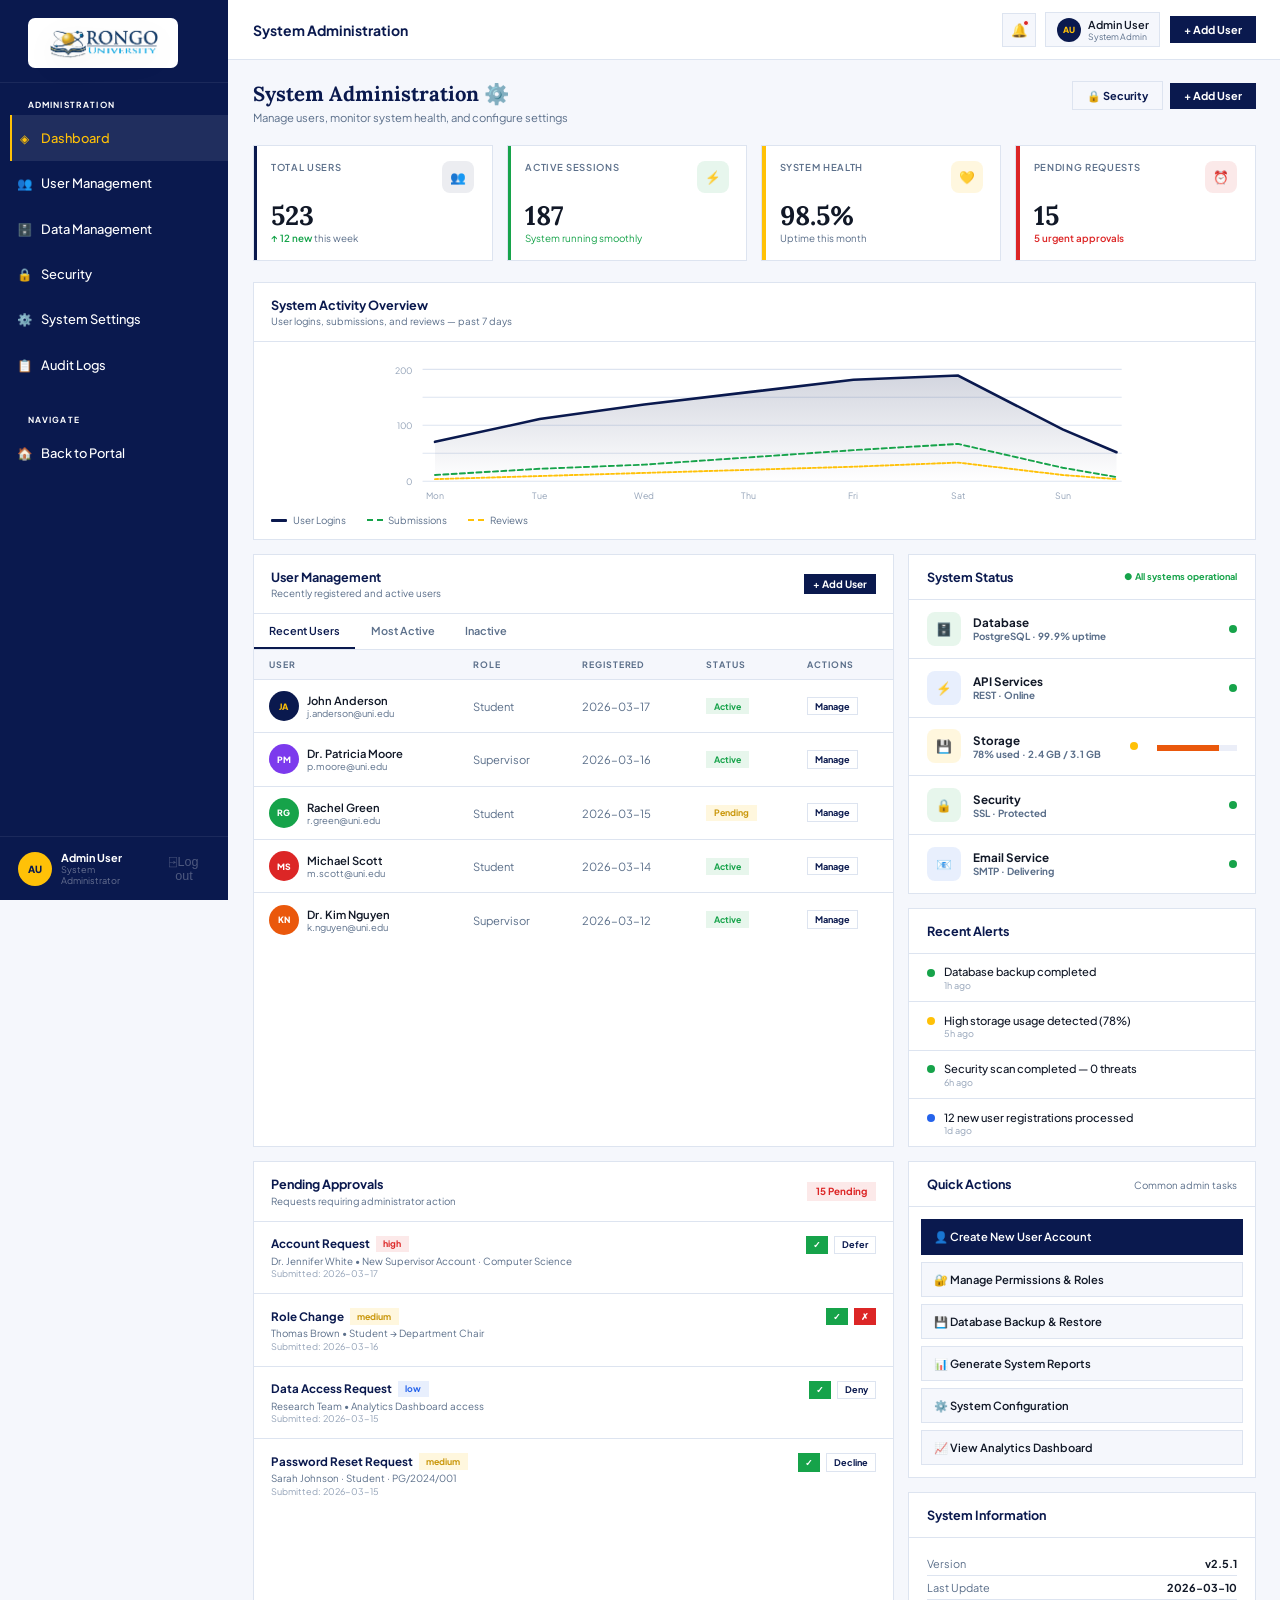
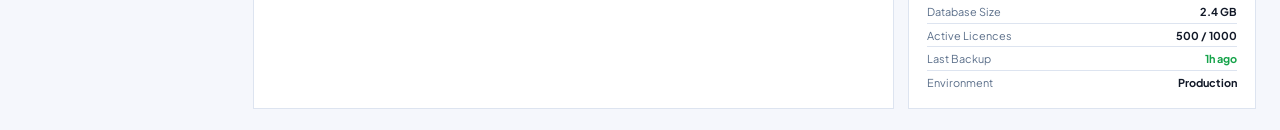
==== commit aa132bae: "updated code" ====
--- a/admin.html
+++ b/admin.html
@@ -6,33 +6,192 @@
 <title>System Administration — PAPMS</title>
 <link href="https://fonts.googleapis.com/css2?family=Plus+Jakarta+Sans:ital,wght@0,300;0,400;0,500;0,600;0,700;0,800;1,400&family=Lora:ital,wght@0,400;0,600;0,700;1,400&display=swap" rel="stylesheet"/>
 <style>
-*,*::before,*::after{box-sizing:border-box;margin:0;padding:0}
-:root{--navy:#0A194E;--navy-light:#1a3580;--amber:#FFC107;--amber-dim:rgba(255,193,7,.13);--amber-dark:#c9960a;--white:#fff;--off:#F5F7FC;--off2:#EBEEf8;--text:#111827;--muted:#5B6F8A;--soft:#94A3B8;--border:#DDE4F0;--green:#16A34A;--green-dim:rgba(22,163,74,.1);--red:#DC2626;--red-dim:rgba(220,38,38,.1);--blue:#2563EB;--blue-dim:rgba(37,99,235,.1);--orange:#EA580C;--orange-dim:rgba(234,88,12,.1);--sidebar:228px;--topbar:60px}
-html{font-size:14px}
-body{font-family:'Plus Jakarta Sans',sans-serif;background:var(--off);color:var(--text);display:flex;min-height:100vh}
-.sidebar{width:var(--sidebar);background:var(--navy);display:flex;flex-direction:column;position:fixed;top:0;left:0;height:100vh;z-index:100;overflow-y:auto}
-.sidebar-logo{display:flex;align-items:center;gap:.75rem;padding:1.25rem 1.25rem 1rem;border-bottom:1px solid rgba(255,255,255,.07)}
-.logo-mark{width:34px;height:34px;background:var(--amber);display:flex;align-items:center;justify-content:center;font-size:1.1rem;flex-shrink:0}
-.logo-text{font-size:1.05rem;font-weight:800;color:#fff;letter-spacing:.04em}.logo-text span{color:var(--amber)}
-.nav-section{padding:.75rem 0}
-.nav-section-title{font-size:.6rem;font-weight:700;letter-spacing:.14em;text-transform:uppercase;color:rgba(255,255,255,.28);padding:.4rem 1.25rem;display:block}
-.nav-link{display:flex;align-items:center;gap:.6rem;padding:.55rem 1.25rem;color:rgba(255,255,255,.5);font-size:.82rem;font-weight:500;cursor:pointer;transition:all .18s;border-left:2.5px solid transparent;text-decoration:none}
-.nav-link:hover{color:#fff;background:rgba(255,255,255,.06)}
-.nav-link.active{color:#fff;background:rgba(255,255,255,.09);border-left-color:var(--amber)}
-.nav-link .ni{width:17px;text-align:center;font-size:.88rem;flex-shrink:0}
-.nav-badge{margin-left:auto;background:var(--red);color:#fff;font-size:.58rem;font-weight:700;padding:.1rem .38rem;border-radius:20px}
-.nav-badge.warn{background:var(--amber);color:var(--navy)}
-.sidebar-footer{margin-top:auto;padding:1rem 1.25rem;border-top:1px solid rgba(255,255,255,.07)}
-.user-mini{display:flex;align-items:center;gap:.65rem}
-.user-av{width:34px;height:34px;border-radius:50%;background:var(--amber);color:var(--navy);display:flex;align-items:center;justify-content:center;font-size:.7rem;font-weight:800;flex-shrink:0}
-.user-mini-name{font-size:.78rem;font-weight:700;color:#fff}
-.user-mini-role{font-size:.65rem;color:rgba(255,255,255,.38)}
-.logout-btn{margin-left:auto;background:none;border:none;color:rgba(255,255,255,.28);font-size:.9rem;cursor:pointer;padding:.25rem}
-.logout-btn:hover{color:var(--red)}
-.main{margin-left:var(--sidebar);flex:1;display:flex;flex-direction:column}
-.topbar{height:var(--topbar);background:#fff;border-bottom:1px solid var(--border);display:flex;align-items:center;gap:1rem;padding:0 1.75rem;position:sticky;top:0;z-index:50}
-.topbar-right{display:flex;align-items:center;gap:.65rem;margin-left:auto}
-.tb-notif{position:relative;width:34px;height:34px;border:1px solid var(--border);background:var(--off);display:flex;align-items:center;justify-content:center;cursor:pointer;font-size:.95rem}
+*,*::before,*::after{
+  box-sizing:border-box;
+  margin:0;
+  padding:0}
+:root{
+  --navy:#0A194E;
+  --navy-light:#1a3580;
+  --amber:#FFC107;
+  --amber-dim:rgba(255,193,7,.13);
+  --amber-dark:#c9960a;
+  --white:#fff;
+  --off:#F5F7FC;
+  --off2:#EBEEf8;
+  --text:#111827;
+  --muted:#5B6F8A;
+  --soft:#94A3B8;
+  --border:#DDE4F0;
+  --green:#16A34A;
+  --green-dim:rgba(22,163,74,.1);
+  --red:#DC2626;
+  --red-dim:rgba(220,38,38,.1);
+  --blue:#2563EB;
+  --blue-dim:rgba(37,99,235,.1);
+  --orange:#EA580C;
+  --orange-dim:rgba(234,88,12,.1);
+  --sidebar:228px;
+  --topbar:60px}
+html{
+  font-size:14px}
+body{
+  font-family:'Plus Jakarta Sans',sans-serif;
+  background:var(--off);color:var(--text);
+  display:flex;
+  min-height:100vh}
+.sidebar{
+  width:var(--sidebar);
+  background:var(--navy);
+  display:flex;
+  flex-direction:column;
+  position:fixed;top:0;
+  left:0;height:100vh;
+  z-index:100;
+  overflow-y:auto}
+.sidebar-logo{
+  display:flex;
+  align-items:center;
+  gap:.75rem;
+  padding:1.25rem 1.25rem 1rem;
+  border-bottom:1px solid rgba(255,255,255,.07)}
+  .logo-badge{
+  width:150px;
+  height:50px;
+  background:white;
+  border-radius:7px;
+  display:flex;
+  align-items:center;
+  justify-content:center;
+  font-size:1rem;
+  flex-shrink:0;
+  margin-left: 10px;
+}
+.logo-img {
+    height: 110px;    
+    width: auto;
+    object-fit: contain;
+    filter: drop-shadow(0 8px 15px rgba(0,0,0,0.08)); 
+    margin-left: 0px;
+}
+.nav-section
+{
+  padding:.75rem 0}
+.nav-section-title{
+  font-size:.6rem;
+  font-weight:700;
+  letter-spacing:.14em;
+  text-transform:uppercase;
+  color:rgb(255, 255, 255);
+  padding:.4rem 1.25rem .4rem;
+  display:block;
+  margin-left: 10px;
+}
+.nav-link{
+  display:flex;
+  align-items:center;
+  gap:.6rem;
+  padding:1.05rem .25rem;
+  color:rgb(255, 255, 255);
+  font-size:.92rem;
+  font-weight:500;
+  cursor:pointer;
+  transition:all .18s;
+  border-left:2.5px solid transparent;
+  text-decoration:none;
+  margin-left: 10px;
+}
+.nav-link:hover{
+  color:#FFC107;
+  background:rgba(255,255,255,.06)}
+.nav-link.active{
+  color:#FFC107;
+  background:rgba(255,255,255,.09);
+  border-left-color:var(--amber)}
+.nav-link .ni{
+  width:17px;
+  text-align:center;
+  font-size:.88rem;
+  flex-shrink:0}
+.nav-badge{
+  margin-left:auto;
+  background:var(--red);
+  color:#fff;
+  font-size:.58rem;
+  font-weight:700;
+  padding:.1rem .38rem;
+  border-radius:20px}
+.nav-badge.warn{
+  background:var(--amber);
+  color:var(--navy)}
+.sidebar-footer{
+  margin-top:auto;
+  padding:1rem 1.25rem;
+  border-top:1px solid rgba(255,255,255,.07)}
+.user-mini{
+  display:flex;
+  align-items:center;
+  gap:.65rem}
+.user-av{
+  width:34px;
+  height:34px;
+  border-radius:50%;
+  background:var(--amber);
+  color:var(--navy);
+  display:flex;
+  align-items:center;
+  justify-content:center;
+  font-size:.7rem;
+  font-weight:800;
+  flex-shrink:0}
+.user-mini-name{
+  font-size:.78rem;
+  font-weight:700;
+  color:#fff}
+.user-mini-role{
+  font-size:.65rem;
+  color:rgba(255,255,255,.38)}
+.logout-btn{
+  margin-left:auto;
+  background:none;
+  border:none;
+  color:rgba(255,255,255,.28);
+  font-size:.9rem;
+  cursor:pointer;
+  padding:.25rem}
+.logout-btn:hover{
+  color:var(--red)}
+.main{
+  margin-left:var(--sidebar);
+  flex:1;display:flex;
+  flex-direction:column}
+.topbar{
+  height:var(--topbar);
+  background:#fff;
+  border-bottom:1px solid var(--border);
+  display:flex;
+  align-items:center;
+  gap:1rem;
+  padding:0 1.75rem;
+  position:sticky;
+  top:0;
+  z-index:50}
+.topbar-right{
+  display:flex;
+  align-items:center;
+  gap:.65rem;
+  margin-left:auto}
+.tb-notif{
+  position:relative;
+  width:34px;
+  height:34px;
+  border:1px solid var(--border);
+  background:var(--off);
+  display:flex;
+  align-items:center;
+  justify-content:center;
+  cursor:pointer;
+  font-size:.95rem}
 .tb-notif-dot{position:absolute;top:6px;right:6px;width:6px;height:6px;background:var(--red);border-radius:50%;border:1.5px solid #fff}
 .tb-pill{display:flex;align-items:center;gap:.5rem;background:var(--off);border:1px solid var(--border);padding:.3rem .75rem;cursor:pointer}
 .tb-av{width:24px;height:24px;border-radius:50%;background:var(--navy);color:var(--amber);display:flex;align-items:center;justify-content:center;font-size:.6rem;font-weight:800}
@@ -154,7 +313,12 @@
 <body>
  
 <aside class="sidebar">
-  <div class="sidebar-logo"><div class="logo-mark">🎓</div><div class="logo-text">PAP<span>MS</span></div></div>
+  <a class="sidebar-logo" href="index.html">
+    <div class="logo-badge">
+      <img src="assets/R.U logo.png" alt="R.U logo" class="logo-img">
+    </div>
+    
+  </a>
   <nav class="nav-section">
     <span class="nav-section-title">Administration</span>
     <a class="nav-link active" onclick="nav(this,'dashboard')"><span class="ni">◈</span> Dashboard</a>
@@ -172,7 +336,7 @@
     <div class="user-mini">
       <div class="user-av">AU</div>
       <div><div class="user-mini-name">Admin User</div><div class="user-mini-role">System Administrator</div></div>
-      <button class="logout-btn" onclick="window.location.href='login.html'">⏻</button>
+      <button class="logout-btn" onclick="window.location.href='login.html'">⍈Log out </button>
     </div>
   </div>
 </aside>
